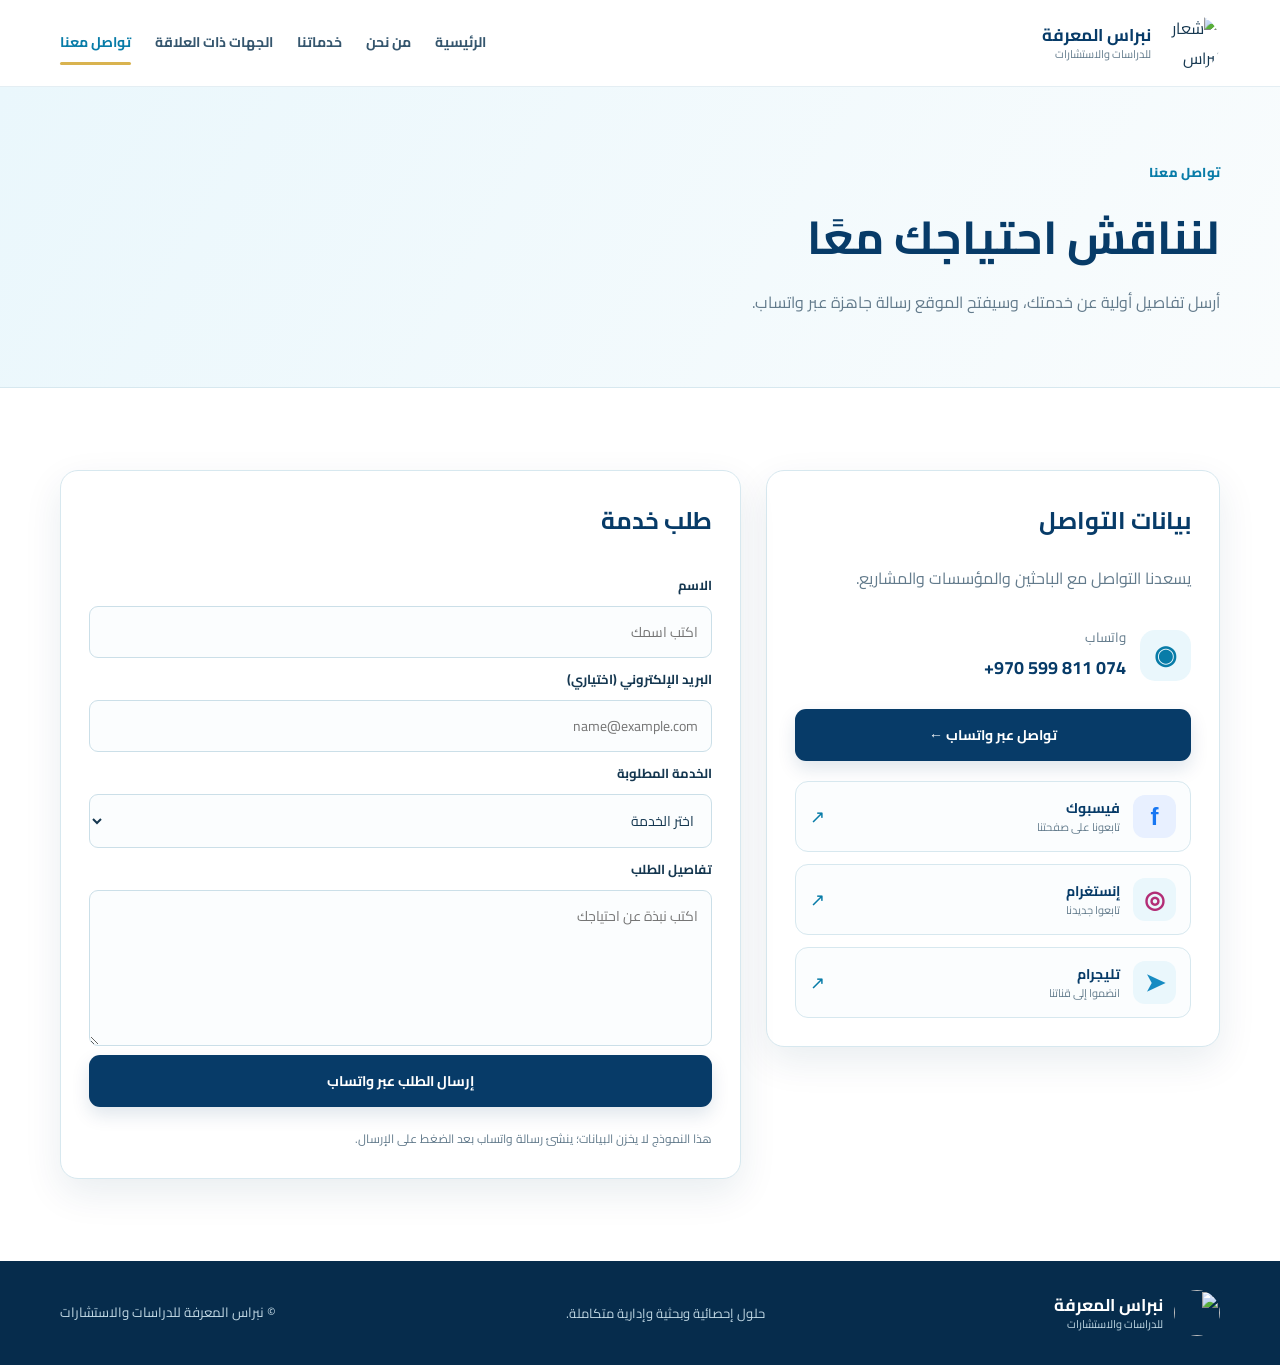
==== contact.html @ 470da9b9 "Add files via upload" ====
<!doctype html><html lang="ar" dir="rtl"><head><meta charset="utf-8"><meta name="viewport" content="width=device-width, initial-scale=1"><title>تواصل معنا | نبراس المعرفة</title><link rel="stylesheet" href="styles.css"></head><body>
<header class="site-header"><div class="container nav-wrap"><a class="brand" href="index.html"><img src="assets/logo.jpg" alt="شعار نبراس المعرفة"><span><b>نبراس المعرفة</b><small>للدراسات والاستشارات</small></span></a><button class="menu-toggle" aria-label="فتح القائمة" aria-expanded="false">☰</button><nav class="nav"><a href="index.html">الرئيسية</a><a href="about.html">من نحن</a><a href="services.html">خدماتنا</a><a href="sectors.html">الجهات ذات العلاقة</a><a class="active" href="contact.html">تواصل معنا</a></nav></div></header>
<main><section class="page-hero"><div class="container"><span class="eyebrow">تواصل معنا</span><h1>لنناقش احتياجك معًا</h1><p>أرسل تفاصيل أولية عن خدمتك، وسيفتح الموقع رسالة جاهزة عبر واتساب.</p></div></section><section class="section"><div class="container contact-grid"><div class="contact-card"><h2>بيانات التواصل</h2><p>يسعدنا التواصل مع الباحثين والمؤسسات والمشاريع.</p><div class="contact-line"><span class="icon">◉</span><div><small>واتساب</small><strong dir="ltr">+970 599 811 074</strong></div></div><a class="btn primary full" href="https://wa.me/970599811074" target="_blank" rel="noopener">تواصل عبر واتساب ←</a><div class="social-links" aria-label="صفحاتنا على مواقع التواصل الاجتماعي">
<a class="social-link facebook" href="https://www.facebook.com/share/1E49hfX2YZ/" target="_blank" rel="noopener noreferrer" aria-label="فيسبوك"><span class="social-symbol">f</span><span><strong>فيسبوك</strong><small>تابعونا على صفحتنا</small></span><span class="social-arrow">↗</span></a>
<a class="social-link instagram" href="https://instagram.com/nibras_al_maarifa?dlrf=MTM5dHdjMmRxdnpqbQ%3D%3D" target="_blank" rel="noopener noreferrer" aria-label="إنستغرام"><span class="social-symbol">◎</span><span><strong>إنستغرام</strong><small>تابعوا جديدنا</small></span><span class="social-arrow">↗</span></a>
<a class="social-link telegram" href="https://t.me/nebrasservices" target="_blank" rel="noopener noreferrer" aria-label="تليجرام"><span class="social-symbol">➤</span><span><strong>تليجرام</strong><small>انضموا إلى قناتنا</small></span><span class="social-arrow">↗</span></a>
</div></div>
<form class="contact-form" id="contact-form"><h2>طلب خدمة</h2><label for="name">الاسم</label><input id="name" name="name" required placeholder="اكتب اسمك"><label for="email">البريد الإلكتروني (اختياري)</label><input id="email" name="email" type="email" placeholder="name@example.com"><label for="service">الخدمة المطلوبة</label><select id="service" name="service" required><option value="">اختر الخدمة</option><option>التحليل الإحصائي</option><option>البحث العلمي</option><option>تطوير المؤسسات</option><option>إدارة المشاريع</option><option>استفسار عام</option></select><label for="message">تفاصيل الطلب</label><textarea id="message" name="message" rows="5" required placeholder="اكتب نبذة عن احتياجك"></textarea><button class="btn primary full" type="submit">إرسال الطلب عبر واتساب</button><p class="muted">هذا النموذج لا يخزن البيانات؛ ينشئ رسالة واتساب بعد الضغط على الإرسال.</p></form></div></section></main><footer class="footer"><div class="container footer-inner"><div class="brand footer-brand"><img src="assets/logo.jpg" alt=""><span><b>نبراس المعرفة</b><small>للدراسات والاستشارات</small></span></div><p>حلول إحصائية وبحثية وإدارية متكاملة.</p><small>© <span data-year></span> نبراس المعرفة للدراسات والاستشارات</small></div></footer><script src="script.js"></script></body></html>
---- styles.css ----
@import url('https://fonts.googleapis.com/css2?family=Cairo:wght@400;500;600;700;800&display=swap');
:root{--navy:#073b68;--blue:#087ca8;--sky:#eaf7fc;--gold:#d9b34f;--ink:#153750;--muted:#637b8c;--white:#fff;--line:#d7e8ef;--shadow:0 14px 38px rgba(5,53,88,.09)}
*{box-sizing:border-box}html{scroll-behavior:smooth}body{margin:0;font-family:'Cairo',Tahoma,Arial,sans-serif;color:var(--ink);background:#fff;line-height:1.85}a{color:inherit;text-decoration:none}.container{width:min(1160px,calc(100% - 36px));margin:auto}.site-header{position:sticky;top:0;z-index:20;background:rgba(255,255,255,.96);backdrop-filter:blur(12px);border-bottom:1px solid #e4eef3}.nav-wrap{min-height:86px;display:flex;align-items:center;justify-content:space-between;gap:24px}.brand{display:flex;align-items:center;gap:11px;min-width:max-content}.brand img{width:58px;height:58px;object-fit:contain;border-radius:50%}.brand span{display:flex;flex-direction:column;line-height:1.45}.brand b{font-size:17px;color:var(--navy)}.brand small{font-size:11px;color:var(--muted)}.nav{display:flex;align-items:center;gap:24px}.nav a{font-size:14px;font-weight:700;color:#35566e;padding:9px 0;position:relative}.nav a:hover,.nav a.active{color:var(--blue)}.nav a.active:after{content:"";height:3px;background:var(--gold);position:absolute;bottom:0;right:0;left:0;border-radius:3px}.menu-toggle{display:none;background:var(--navy);color:white;border:0;border-radius:9px;padding:8px 12px;font-size:22px}.hero{overflow:hidden;background:radial-gradient(circle at 80% 15%,#dff5fc 0,transparent 35%),linear-gradient(135deg,#f7fcfe,#eaf7fc);position:relative}.hero:after{content:"";position:absolute;left:-130px;bottom:-210px;width:440px;height:440px;border:1px solid #c7e9f4;border-radius:50%;box-shadow:0 0 0 35px #e3f4fa,0 0 0 70px #eff9fc}.hero-grid{min-height:560px;display:grid;grid-template-columns:1.15fr .85fr;align-items:center;gap:60px;padding-top:54px;padding-bottom:66px;position:relative;z-index:1}.eyebrow{display:inline-block;color:var(--blue);font-size:13px;font-weight:800;letter-spacing:.2px}.hero h1{font-size:clamp(36px,5vw,60px);line-height:1.35;color:var(--navy);margin:12px 0 18px;font-weight:800}.hero h1 em{font-style:normal;color:var(--blue)}.hero-copy>p{font-size:17px;max-width:650px;color:#516d80;margin:0 0 28px}.hero-actions{display:flex;gap:12px;flex-wrap:wrap}.btn{display:inline-flex;align-items:center;justify-content:center;gap:12px;padding:12px 23px;border-radius:11px;font:700 14px 'Cairo',sans-serif;border:1px solid transparent;cursor:pointer;transition:.2s}.btn:hover{transform:translateY(-2px)}.primary{background:var(--navy);color:#fff;box-shadow:0 8px 18px #073b6820}.secondary{border-color:#b7d4e1;background:#fff;color:var(--navy)}.light{background:white;color:var(--navy)}.full{width:100%}.trust-row{display:flex;flex-wrap:wrap;gap:16px;margin-top:28px;font-size:12px;color:#4d7186}.hero-logo{display:flex;align-items:center;justify-content:center;position:relative;min-height:370px}.logo-halo{width:min(360px,90%);aspect-ratio:1;border-radius:50%;background:#fff;padding:16px;box-shadow:0 25px 70px #0c50751c;border:1px solid #d3eaf3}.logo-halo img{width:100%;height:100%;object-fit:contain;border-radius:50%}.floating-note{position:absolute;bottom:28px;right:0;background:white;border:1px solid var(--line);box-shadow:var(--shadow);border-radius:15px;padding:12px 19px;display:flex;flex-direction:column;line-height:1.5}.floating-note strong{font-size:22px;color:var(--navy)}.floating-note span{font-size:12px;color:var(--muted)}.section{padding:82px 0}.soft{background:#f4fafc}.section-heading{text-align:center;margin:0 auto 38px;max-width:650px}.section-heading h2,.split h2{font-size:clamp(26px,3vw,37px);line-height:1.4;color:var(--navy);margin:8px 0 10px}.section-heading p,.split p{color:var(--muted);margin:0}.cards{display:grid;gap:18px}.four{grid-template-columns:repeat(4,1fr)}.three{grid-template-columns:repeat(3,1fr)}.two{grid-template-columns:repeat(2,1fr)}.service-card,.info-card{border:1px solid var(--line);border-radius:18px;background:white;padding:25px;box-shadow:0 7px 25px rgba(7,59,104,.035);transition:.22s}.service-card:hover{transform:translateY(-5px);box-shadow:var(--shadow);border-color:#a7d6e8}.service-card h3,.service-card h2,.info-card h2{color:var(--navy);margin:12px 0 8px;font-size:20px}.service-card p,.info-card p{font-size:14px;color:var(--muted);margin:0 0 18px}.service-card>b{font-size:13px;color:var(--blue)}.icon{display:grid;place-items:center;width:51px;height:51px;border-radius:15px;background:var(--sky);color:var(--blue);font-size:26px;font-weight:800}.split{display:grid;grid-template-columns:1fr 1fr;gap:65px;align-items:center}.split p{max-width:590px;margin-bottom:20px}.text-link{color:var(--blue);font-weight:800}.feature-list{display:grid;gap:12px}.feature-list>div{display:flex;align-items:center;gap:18px;background:white;border:1px solid var(--line);padding:16px 20px;border-radius:14px}.feature-list>div>b{font-size:24px;color:var(--gold)}.feature-list span{display:flex;flex-direction:column}.feature-list strong{color:var(--navy)}.feature-list small{color:var(--muted)}.cta{background:linear-gradient(115deg,#052e53,#087ba5);color:white;padding:38px 0}.cta-inner{display:flex;align-items:center;justify-content:space-between;gap:20px}.cta h2{font-size:27px;margin:0 0 5px}.cta p{margin:0;color:#d6edf7}.footer{background:#062c4c;color:#eaf6fb;padding:27px 0}.footer-inner{display:flex;align-items:center;justify-content:space-between;gap:20px;flex-wrap:wrap}.footer-brand b{color:#fff}.footer-brand small,.footer p,.footer-inner>small{color:#c0d7e3}.footer-brand img{width:46px;height:46px}.footer p{font-size:13px}.page-hero{padding:70px 0;background:linear-gradient(120deg,#eaf7fc,#f9fcfd);border-bottom:1px solid var(--line)}.page-hero h1{font-size:clamp(30px,4vw,46px);color:var(--navy);margin:8px 0}.page-hero p{color:var(--muted);margin:0}.intro-panel{background:var(--navy);color:white;padding:30px 34px;border-radius:18px;margin-bottom:22px;box-shadow:var(--shadow)}.intro-panel h2{margin:0 0 8px;color:#fff}.intro-panel p{margin:0;color:#e0f0f7}.info-cards{align-items:stretch}.info-card ul{padding-right:20px;color:var(--muted);font-size:14px}.compact{margin-top:55px;margin-bottom:25px}.goals{display:grid;gap:12px}.goals p{margin:0;display:flex;gap:15px;align-items:flex-start;padding:17px 20px;border:1px solid var(--line);border-radius:12px;background:#fff}.goals b{color:var(--blue);font-size:18px}.service-links{gap:22px}.service-card.large{padding:32px}.service-card.large h2{font-size:23px}.detail-layout{display:grid;grid-template-columns:1.3fr .7fr;gap:35px;align-items:start}.detail-layout h2{color:var(--navy);margin-top:0}.check-list{list-style:none;padding:0;display:grid;gap:12px}.check-list li{padding-right:30px;position:relative}.check-list li:before{content:"✓";position:absolute;right:0;top:0;color:var(--blue);font-weight:800}.note{background:#f2f9fc;border-right:4px solid var(--gold);padding:14px 17px;color:#526f80;border-radius:8px;font-size:13px;margin:24px 0}.detail-aside{background:linear-gradient(150deg,#eaf7fc,#fff);border:1px solid var(--line);border-radius:20px;padding:30px}.detail-aside h3{font-size:22px;color:var(--navy)}.detail-aside p{color:var(--muted)}.contact-grid{display:grid;grid-template-columns:.8fr 1.2fr;gap:25px;align-items:start}.contact-card,.contact-form{border:1px solid var(--line);border-radius:18px;padding:28px;background:#fff;box-shadow:var(--shadow)}.contact-card h2,.contact-form h2{margin-top:0;color:var(--navy)}.contact-card>p{color:var(--muted)}.contact-line{display:flex;align-items:center;gap:14px;padding:17px 0 25px}.contact-line div{display:flex;flex-direction:column}.contact-line small,.muted{color:var(--muted)}.contact-line strong{font-size:18px;color:var(--navy)}.contact-form{display:grid;gap:9px}.contact-form label{font-size:13px;font-weight:700;color:var(--ink)}.contact-form input,.contact-form select,.contact-form textarea{width:100%;font:14px 'Cairo',sans-serif;padding:12px 13px;border:1px solid #cbdfe8;border-radius:9px;background:#fbfdfe;color:var(--ink);outline:none}.contact-form input:focus,.contact-form select:focus,.contact-form textarea:focus{border-color:var(--blue);box-shadow:0 0 0 3px #087ca817}.muted{font-size:12px;margin-bottom:0}
@media(max-width:950px){.nav{gap:14px}.nav a{font-size:12px}.four{grid-template-columns:repeat(2,1fr)}.hero-grid{gap:25px}.hero-logo{min-height:300px}.logo-halo{width:min(300px,95%)}}
@media(max-width:720px){.container{width:min(100% - 28px,560px)}.nav-wrap{min-height:74px}.brand img{width:48px;height:48px}.brand b{font-size:15px}.menu-toggle{display:block}.nav{display:none;position:absolute;top:73px;right:0;left:0;background:white;border-bottom:1px solid var(--line);padding:12px 20px 20px;box-shadow:var(--shadow);flex-direction:column;align-items:stretch;gap:3px}.nav.open{display:flex}.nav a{font-size:14px;padding:9px 5px}.nav a.active:after{display:none}.hero-grid{grid-template-columns:1fr;padding-top:45px;padding-bottom:50px;gap:15px}.hero h1{font-size:38px}.hero-copy>p{font-size:15px}.hero-logo{min-height:260px;grid-row:1}.logo-halo{width:235px}.floating-note{right:8%;bottom:5px}.trust-row{gap:8px 14px}.section{padding:56px 0}.four,.three,.two,.split,.detail-layout,.contact-grid{grid-template-columns:1fr}.cards{gap:13px}.service-card,.info-card{padding:22px}.split{gap:30px}.cta-inner{align-items:flex-start;flex-direction:column}.page-hero{padding:48px 0}.page-hero h1{font-size:31px}.intro-panel{padding:24px}.footer-inner{align-items:flex-start;flex-direction:column;gap:8px}.footer p{margin:0}.service-card.large{padding:24px}.contact-card,.contact-form{padding:22px}}
@media(min-width:721px) and (max-width:820px){.nav-wrap{gap:12px}.brand small{font-size:10px}.brand img{width:45px;height:45px}.nav{gap:10px}.nav a{font-size:11px}}
/* Social media links on the contact page */
.social-links{display:grid;gap:12px;margin:20px 0 0}.social-link{display:flex;align-items:center;gap:13px;padding:13px 14px;border:1px solid var(--line);border-radius:13px;background:#fbfdfe;transition:.2s}.social-link:hover{transform:translateY(-2px);border-color:#a7d6e8;box-shadow:0 8px 20px rgba(7,59,104,.07)}.social-symbol{width:43px;height:43px;flex:0 0 43px;display:grid;place-items:center;border-radius:12px;background:var(--sky);color:var(--navy);font-size:24px;font-weight:800}.social-link.instagram .social-symbol{color:#b32d76}.social-link.telegram .social-symbol{color:#168bc2}.social-link.facebook .social-symbol{background:#e8f0ff;color:#1877f2;font-family:Arial,sans-serif}.social-link>span:nth-child(2){display:flex;flex-direction:column;flex:1;line-height:1.5}.social-link strong{color:var(--navy);font-size:14px}.social-link small{color:var(--muted);font-size:11px}.social-arrow{font-size:18px;color:var(--blue)}
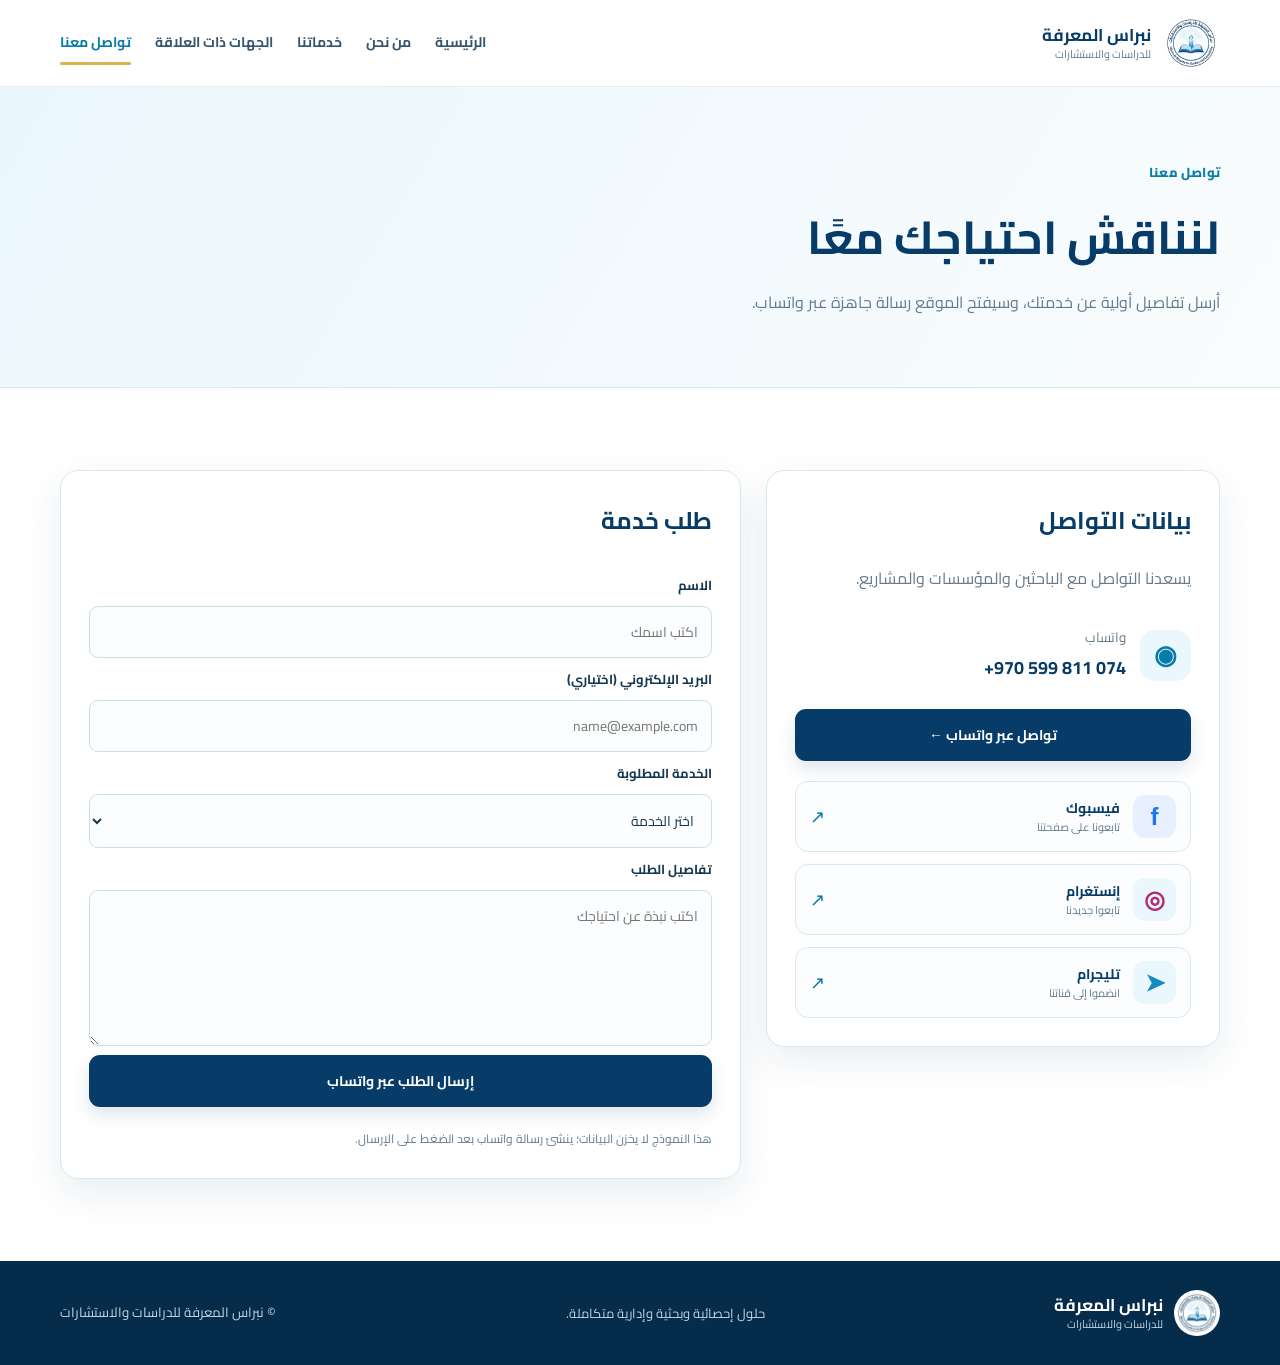
==== commit 19dc7eb4: "Fix header logo path and update contact form" ====
--- a/contact.html
+++ b/contact.html
@@ -1,8 +1,8 @@
 <!doctype html><html lang="ar" dir="rtl"><head><meta charset="utf-8"><meta name="viewport" content="width=device-width, initial-scale=1"><title>تواصل معنا | نبراس المعرفة</title><link rel="stylesheet" href="styles.css"></head><body>
-<header class="site-header"><div class="container nav-wrap"><a class="brand" href="index.html"><img src="assets/logo.jpg" alt="شعار نبراس المعرفة"><span><b>نبراس المعرفة</b><small>للدراسات والاستشارات</small></span></a><button class="menu-toggle" aria-label="فتح القائمة" aria-expanded="false">☰</button><nav class="nav"><a href="index.html">الرئيسية</a><a href="about.html">من نحن</a><a href="services.html">خدماتنا</a><a href="sectors.html">الجهات ذات العلاقة</a><a class="active" href="contact.html">تواصل معنا</a></nav></div></header>
+<header class="site-header"><div class="container nav-wrap"><a class="brand" href="index.html"><img src="logo.jpg" alt="شعار نبراس المعرفة"><span><b>نبراس المعرفة</b><small>للدراسات والاستشارات</small></span></a><button class="menu-toggle" aria-label="فتح القائمة" aria-expanded="false">☰</button><nav class="nav"><a href="index.html">الرئيسية</a><a href="about.html">من نحن</a><a href="services.html">خدماتنا</a><a href="sectors.html">الجهات ذات العلاقة</a><a class="active" href="contact.html">تواصل معنا</a></nav></div></header>
 <main><section class="page-hero"><div class="container"><span class="eyebrow">تواصل معنا</span><h1>لنناقش احتياجك معًا</h1><p>أرسل تفاصيل أولية عن خدمتك، وسيفتح الموقع رسالة جاهزة عبر واتساب.</p></div></section><section class="section"><div class="container contact-grid"><div class="contact-card"><h2>بيانات التواصل</h2><p>يسعدنا التواصل مع الباحثين والمؤسسات والمشاريع.</p><div class="contact-line"><span class="icon">◉</span><div><small>واتساب</small><strong dir="ltr">+970 599 811 074</strong></div></div><a class="btn primary full" href="https://wa.me/970599811074" target="_blank" rel="noopener">تواصل عبر واتساب ←</a><div class="social-links" aria-label="صفحاتنا على مواقع التواصل الاجتماعي">
 <a class="social-link facebook" href="https://www.facebook.com/share/1E49hfX2YZ/" target="_blank" rel="noopener noreferrer" aria-label="فيسبوك"><span class="social-symbol">f</span><span><strong>فيسبوك</strong><small>تابعونا على صفحتنا</small></span><span class="social-arrow">↗</span></a>
 <a class="social-link instagram" href="https://instagram.com/nibras_al_maarifa?dlrf=MTM5dHdjMmRxdnpqbQ%3D%3D" target="_blank" rel="noopener noreferrer" aria-label="إنستغرام"><span class="social-symbol">◎</span><span><strong>إنستغرام</strong><small>تابعوا جديدنا</small></span><span class="social-arrow">↗</span></a>
 <a class="social-link telegram" href="https://t.me/nebrasservices" target="_blank" rel="noopener noreferrer" aria-label="تليجرام"><span class="social-symbol">➤</span><span><strong>تليجرام</strong><small>انضموا إلى قناتنا</small></span><span class="social-arrow">↗</span></a>
 </div></div>
-<form class="contact-form" id="contact-form"><h2>طلب خدمة</h2><label for="name">الاسم</label><input id="name" name="name" required placeholder="اكتب اسمك"><label for="email">البريد الإلكتروني (اختياري)</label><input id="email" name="email" type="email" placeholder="name@example.com"><label for="service">الخدمة المطلوبة</label><select id="service" name="service" required><option value="">اختر الخدمة</option><option>التحليل الإحصائي</option><option>البحث العلمي</option><option>تطوير المؤسسات</option><option>إدارة المشاريع</option><option>استفسار عام</option></select><label for="message">تفاصيل الطلب</label><textarea id="message" name="message" rows="5" required placeholder="اكتب نبذة عن احتياجك"></textarea><button class="btn primary full" type="submit">إرسال الطلب عبر واتساب</button><p class="muted">هذا النموذج لا يخزن البيانات؛ ينشئ رسالة واتساب بعد الضغط على الإرسال.</p></form></div></section></main><footer class="footer"><div class="container footer-inner"><div class="brand footer-brand"><img src="assets/logo.jpg" alt=""><span><b>نبراس المعرفة</b><small>للدراسات والاستشارات</small></span></div><p>حلول إحصائية وبحثية وإدارية متكاملة.</p><small>© <span data-year></span> نبراس المعرفة للدراسات والاستشارات</small></div></footer><script src="script.js"></script></body></html>+<form class="contact-form" id="contact-form"><h2>طلب خدمة</h2><label for="name">الاسم</label><input id="name" name="name" required placeholder="اكتب اسمك"><label for="email">البريد الإلكتروني (اختياري)</label><input id="email" name="email" type="email" placeholder="name@example.com"><label for="service">الخدمة المطلوبة</label><select id="service" name="service" required><option value="">اختر الخدمة</option><option>التحليل الإحصائي</option><option>البحث العلمي</option><option>تطوير المؤسسات</option><option>إدارة المشاريع</option><option>استفسار عام</option></select><label for="message">تفاصيل الطلب</label><textarea id="message" name="message" rows="5" required placeholder="اكتب نبذة عن احتياجك"></textarea><button class="btn primary full" type="submit">إرسال الطلب عبر واتساب</button><p class="muted">هذا النموذج لا يخزن البيانات؛ ينشئ رسالة واتساب بعد الضغط على الإرسال.</p></form></div></section></main><footer class="footer"><div class="container footer-inner"><div class="brand footer-brand"><img src="logo.jpg" alt=""><span><b>نبراس المعرفة</b><small>للدراسات والاستشارات</small></span></div><p>حلول إحصائية وبحثية وإدارية متكاملة.</p><small>© <span data-year></span> نبراس المعرفة للدراسات والاستشارات</small></div></footer><script src="script.js"></script></body></html>
